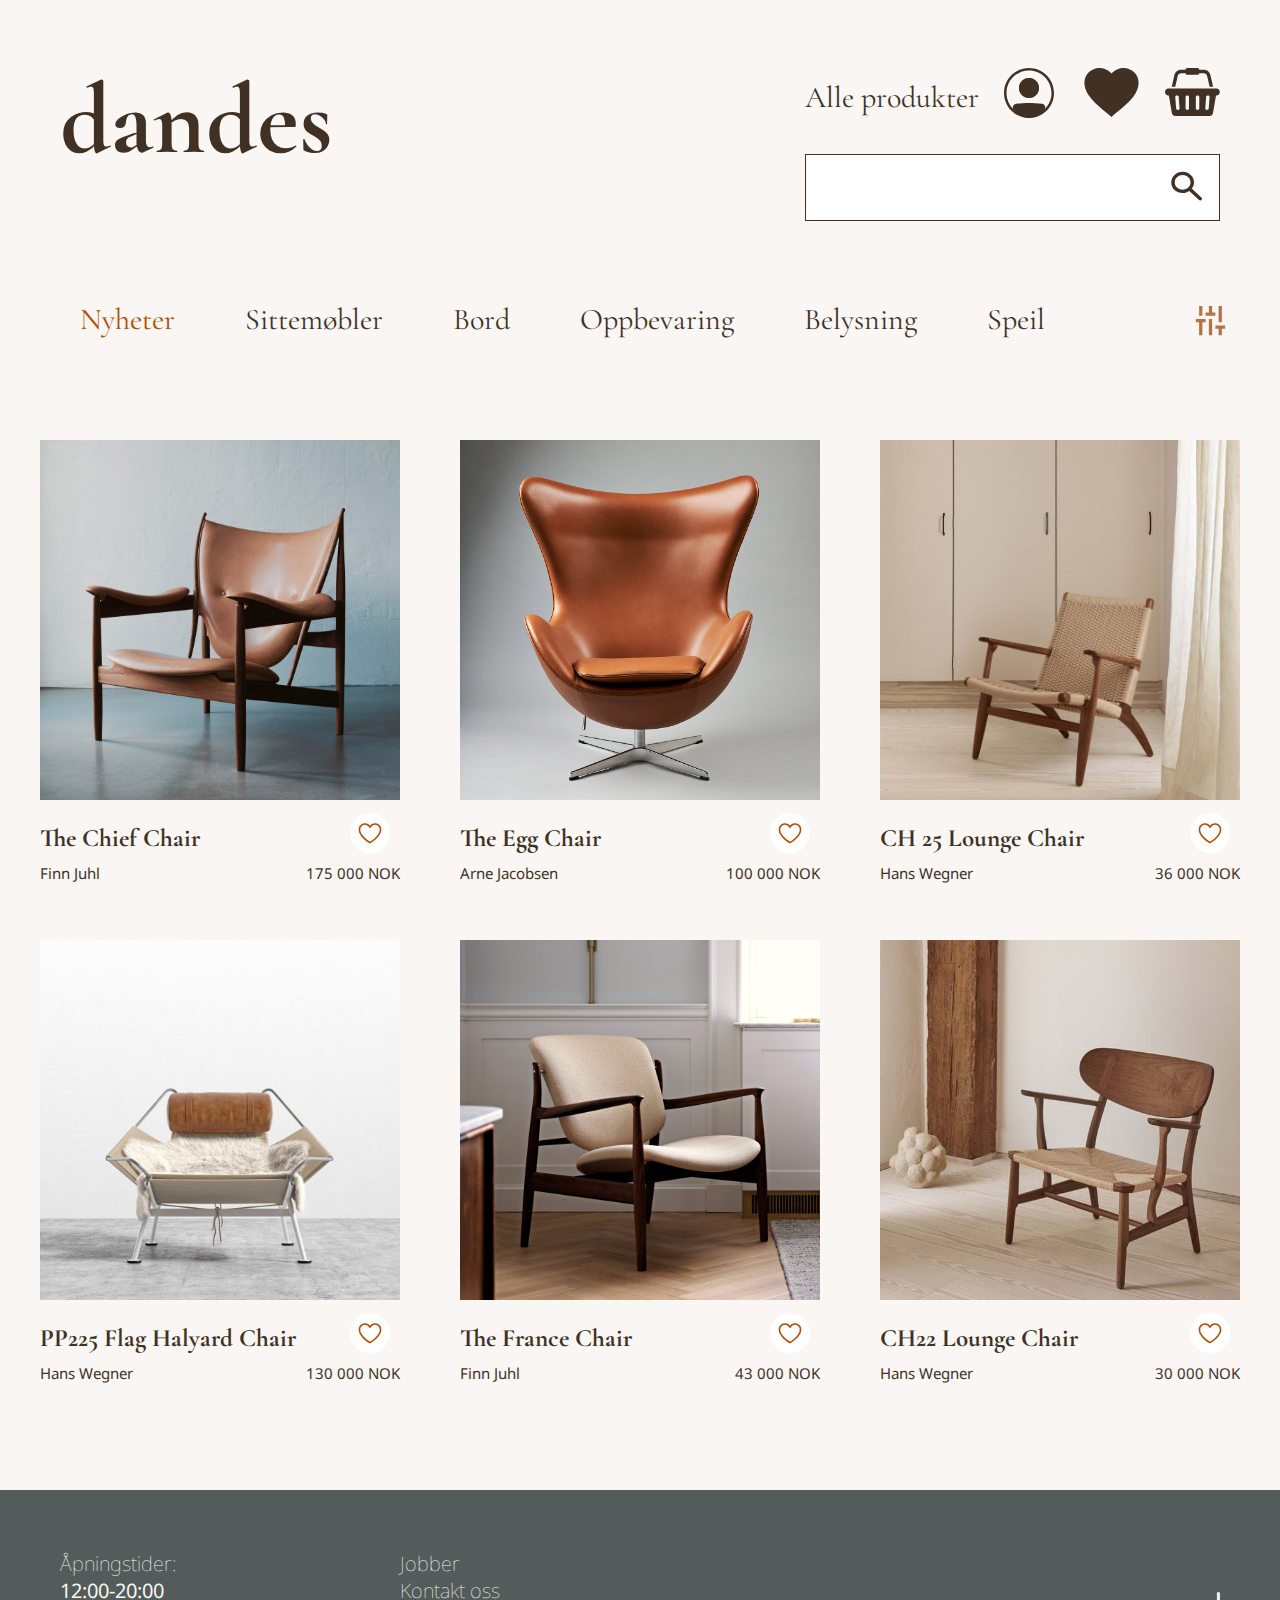
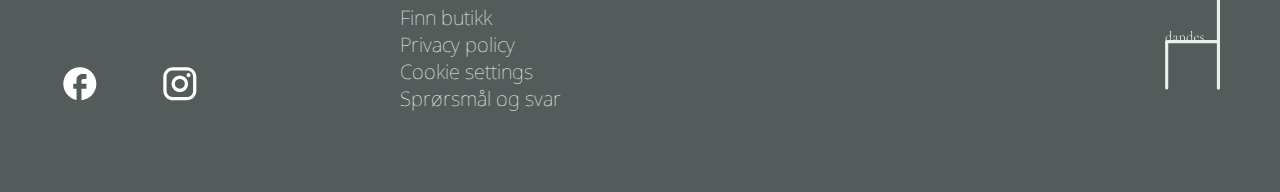
==== forms.html @ b44e4674 "changes" ====
<!DOCTYPE html>
<html lang="en">

<head>
    <meta charset="UTF-8">
    <meta http-equiv="X-UA-Compatible" content="IE=edge">
    <meta name="viewport" content="width=device-width, initial-scale=1.0">
    <title>Dandes</title>

    <!--Link to CSS-->
    <link rel="stylesheet" href="./css/reset.css">
    <link rel="stylesheet" href="./css/style.css">
</head>

<header class="header-flex">

    <h1>dandes</h1>

    <nav class="navigation-header">

        <ul>
            <li>Alle produkter</li> <!--link-->
            <li aria-label="min profil"><img src="./assets/profile-icon.svg" aria-hidden="true"></li>
            <li aria-label="favoritter"><img src="./assets/heart-icon.svg" aria-hidden="true"></li>
            <li aria-label="handlekurv"><img src="./assets/shopping-cart-icon.svg" aria-hidden="true"></li>
        </ul>

        <form class="search-container" action="result.html">
            <label for="search" style="display: none">Søk</label>
            <input type="search" id="search">
            <button aria-label="søkknapp" class="search-button"><img src="./assets/search-icon.svg" aria-hidden="true"></button>

        </form>

    </nav>

</header>

<body>

    <section class="categories">
    
            <p>Nyheter</p>
            <div>Sittemøbler</div>
            <div>Bord</div>
            <div>Oppbevaring</div>
            <div>Belysning</div>
            <div>Speil </div>
    
        <img src="./assets/filtrer_button.svg">

    </section>

    <section class="product-cards">
        
        <a class="product-card"> 
            <img src="./assets/lenestol_1.jpg">
            <div class="product-card_info">
                <div class="info_block">
                    <h4>
                        The Chief Chair
                    </h4>
                    <span>Finn Juhl</span>
                </div>
                <div class="info_block">
                    <img src="./assets/heart_button.svg" class="icon-heart">
                    <p>
                        175 000 NOK
                    </p>
                </div>
         </div>
        </a>

        <a class="product-card">
            <img src="./assets/theegg_1.jpg">
            <div class="product-card_info">
                <div>
                    <h4>
                        The Egg Chair
                    </h4>
                    <span>Arne Jacobsen</span>
                </div>
                <div class="info_block">
                    <img src="./assets/heart_button.svg" class="icon-heart">
                    <p>
                        100 000 NOK
                    </p>
                </div>
            </div>
        </a>
        <a class="product-card">
            <img src="./assets/lenestol_3.jpg">
            <div class="product-card_info">
                <div>
                    <h4>
                        CH 25 Lounge Chair
                    </h4>
                    <span>Hans Wegner</span>
                </div>

                <div class="info_block">
                    <img src="./assets/heart_button.svg" class="icon-heart">
                    <p>
                        36 000 NOK
                    </p>
                </div>
            </div>
        </a>
        <a class="product-card">
            <img src="./assets/lenestol_4.jpg">
            <div class="product-card_info">
                <div>
                    <h4>
                        PP225 Flag Halyard Chair
                    </h4>
                    <span>Hans Wegner</span>
                </div>

                <div class="info_block">
                    <img src="./assets/heart_button.svg" class="icon-heart">
                    <p>
                        130 000 NOK
                    </p>
                </div>
            </div>
        </a>
        <a class="product-card">
            <img src="./assets/lenestol_2.jpg">
            <div class="product-card_info">
                <div>
                    <h4>
                        The France Chair
                    </h4>
                    <span>Finn Juhl</span>
                </div>

                <div class="info_block">
                    <img src="./assets/heart_button.svg" class="icon-heart">
                    <p>
                        43 000 NOK
                    </p>
                </div>
           </div>
        </a>
        <a class="product-card">
            <img src="./assets/stol_1.jpg">
            <div class="product-card_info">
                <div>
                    <h4>
                        CH22 Lounge Chair
                    </h4>
                    <span>Hans Wegner</span>
                </div>
                <div class="info_block">
                    <img src="./assets/heart_button.svg" class="icon-heart">
                    <p>
                        30 000 NOK
                    </p>
                </div>
            </div>
        </a>
    </section>

</body>

<footer class="footer-flex">
    <div class="flex-left">
        <p class="footer-paragraph">Åpningstider:<br> <strong>12:00-20:00</strong></p>
        <div class="flex-social">
            <a href="https://www.facebook.com" arial-label="Link til facebook side av dandes"><img
                    src="./assets/facebook.svg"></a>
            <a href="https://wwww.instagram.com" aria-label="Link til instagram side av dandes"><img
                    src="./assets/instagram.svg"></a>
        </div>
    </div>
    <nav class="navigation-footer">
        <ul>
            <li>Jobber</li>
            <li>Kontakt oss</li>
            <li>Finn butikk</li>
            <li>Privacy policy</li>
            <li>Cookie settings</li>
            <li>Sprørsmål og svar</li>
        </ul>
    </nav>
    <img class="logo-footer" src="./assets/logodandes.svg" alt="logo-dandes">
</footer>

</html>
---- css/style.css ----
/*FONTS----------*/
@import url('https://fonts.googleapis.com/css2?family=Cormorant+Garamond:wght@300;400;600&display=swap');
@import url('https://fonts.googleapis.com/css2?family=Cormorant+Garamond:wght@300;400;600&family=Noto+Sans:wght@100;300;500;800&display=swap');


/*HTML----------*/
html{
    font-size: 10px;
}

/*BODY----------*/
body{
    font-family: 'Cormorant garamond', serif ;
    background-color: #f9f6f3;
    color: #413125;
    overflow-x: hidden;
}



main{ 
    max-width: 120rem;
    margin: 0 auto;
    width: 100%;
}


/*ALL H1----------*/
h1{
    font-size: 10rem;
}


/*ALL H2----------*/
h2{
    font-size: 5rem;
    padding-left: 8rem;
    margin-top: 18rem;
    
}


/*ALL P----------*/
p{
    font-size: 2.5rem;
}


/*HEADER----------*/
.header-flex{
    display: flex;
    padding: 6rem;
}

nav{
    font-size: 3rem;
    display: inline;
}

nav ul {
    list-style: none;
    margin-bottom: 2rem;
}

.header-flex{
    display: flex;
    flex-direction: row;
    justify-content: space-between;
}

.navigation-header{
    display: flex;
    flex-direction: column;
}

.navigation-header ul{
    display: flex;
    gap:2rem;
    align-items: center;
}

.alle-produkter{
    text-decoration: none;
    color: #413125;
}


/*SEARCH----------*/
.search-container{
    background: #ffffff;
    border-style: solid;
    border-width: thin;
    display: flex;
}


/*SEARCH-FIELD----------*/
input{
    height: 6.5rem;
    width: 36rem;
    border-style: none;
    background: none;
    font-size: 3rem; /*Størrelse kan endres*/
  
}


/*SEARCH-BUTTON----------*/
.search-button{
    background: none;
    border: none;
}


/*HERO----------*/
.hero-container {
    width: 100vw;
    height: 80vh;
    background-image: url('../assets/hero-ny.jpg');
    background-size: cover;
    background-position: center;
    position: relative;
    padding: 4rem;
}

.hero-text{
    position: absolute;
    bottom: 4rem;
}

.hero-sjekk-ut{
    font-size: 7rem;
    color: #f9f6f3;
    margin-bottom: 2rem;
    padding-left: 0;
}

.hero-les-mer{
    background-color: #b27445;
    color: #f9f6f3;
    font-family:'Noto Sans', sans-serif;
    font-size: 2.5rem;
    font-weight: 300;
    padding: 2rem 4rem 2rem 4rem;
    text-align: center;
    border: none;
}


/*BLI-INSPIRERT----------*/
.carousel-container-one{
    height: 40rem;
    margin: 8rem;
    display: flex;
    justify-content: center;
    flex-direction: row;
    gap: 8rem;
    overflow-x: scroll;

}


/*KAMPANJE----------*/
.carousel-container-two{
    display: flex;
    justify-content: center;
    margin: 8rem 8rem 0rem 8rem;
    overflow-x: scroll;
}


/*OM-OSS----------*/
.om-oss-heading{
    text-align: center;
    margin-left: 19rem;
}

.om-oss-flex{
    display: flex;
    flex-wrap: wrap;
    flex-direction: row;
    gap: 10rem;
}





.om-oss-container1{
    display: flex;
    gap: 2rem;
    flex-flow: row wrap;
}

.om-oss-container1 img {
    max-width: 58rem;
    height: auto;
}




.om-oss-container2 img {
    max-width: 58rem;
    height: auto;
    flex-flow: row wrap;
}

.om-oss-container2{
    display: flex;
    flex-direction: row-reverse;
    gap: 4rem;
}

.article-1{
    font-family: 'noto sans', sans-serif;
    font-weight: 300;
    font-size: 2rem;
    max-width: 58rem;
}

.article-2{
    padding: 18rem 14rem 0 0;
    font-family: 'noto sans', sans-serif;
    font-weight: 300;
    font-size: 2rem;
}

.om-oss-box{
    height: 60rem;
}

.facade-box{
    height: 60rem;
}









/*FOOTER----------*/
footer{
    background-color: #535c5a;
    color: #f9f6f3;
    position: relative;
}

/*footer-flex----------*/
.footer-flex{
    display: flex;
    gap: 8rem;
}

/*footer-flex-venstre-side----------*/
.flex-left{
    display: flex;
    flex-direction: column;
    gap: 6rem;
    padding: 6rem;
    font-family: 'noto sans', sans-serif;
    font-weight: 100;
}

.footer-paragraph{
    font-size: 2rem;
}

.flex-social{
    display: flex;
    justify-content: center; 
    gap: 6rem;
}

.navigation-footer{
    padding: 6rem;
}

.navigation-footer ul li{
    font-size: 2rem;
    font-family: 'noto sans', sans-serif;
    font-weight: 100;
}

.logo-footer{
    margin: 0 6rem 0 auto;
}






  /* 


  NOTATER:

    font-family: 'noto sans', sans-serif;



Spørre Carlo om kode til mobil vasjon!!!!!!!!!
  */








/*---------- ----------SIDE-2---------- ----------*/

Header nav ul li:hover{
    text-decoration:underline;
}

body section p:hover{
    text-decoration:underline;
}

body section div:hover{
    text-decoration:underline;
}

footer nav ul li:hover{
    text-decoration:underline;
}


  .categories {
    display: flex;
    flex-direction: row;
    gap: 7rem;
    margin-left: 8rem;
    margin-top: 2rem;
    font-family: 'Cormorant garamond', serif ;
    font-size: 3rem;
  }

  .categories img{
    margin: 0 0 0 auto;
    padding:0 5rem 5rem 0;
  }

  .categories p{
    font-family: 'Cormorant garamond', serif ;
    font-size: 3rem;
    color:#B44D00
  }


.product-cards {
    max-width: 120rem;
    width: 100%;
    display: flex;
    margin: 5rem auto;
    justify-content: space-between;
    flex-flow: row wrap;
}

.product-card {
    width: 36rem;
    position: relative;
    height: 50rem;
}

.product-card img {
    width: 100%;
}


.product-card_info h4 {
    font-family: 'Cormorant garamond', serif ;
    font-size: 2.5rem;
    margin: 2rem 0 1rem 0;
}

.product-card_info{
    font-family: 'noto sans', sans-serif;
    font-size: 1.5rem;
    display: flex;
    flex-flow: row nowrap;
    min-height: 6rem;
}

.product-card_info img{
    width: 4rem;
    align-self: flex-end;
}

.product-card_info p {
    font-family: 'noto sans', sans-serif;
    font-size: 1.5rem;
}

.icon-heart {
    flex: 1;
    margin: 1rem;
}

.info_block {
    display: flex;
    flex-flow: column nowrap;
    flex: 1;
    height: 100%;
}

.info_block p {
    flex: 1;
    text-align: right;
}


@media screen and (max-width:900px) {
    .navigation-header{
        display: none;
    }
    .header-flex{
        display: flex;
        justify-content: center;
    }
    .product-cards{
        justify-content: center;
    }
}

@media screen and (max-width:1200px){
   .categories p{
    display: none;
}
.categories div{
    display: none;
} 
}
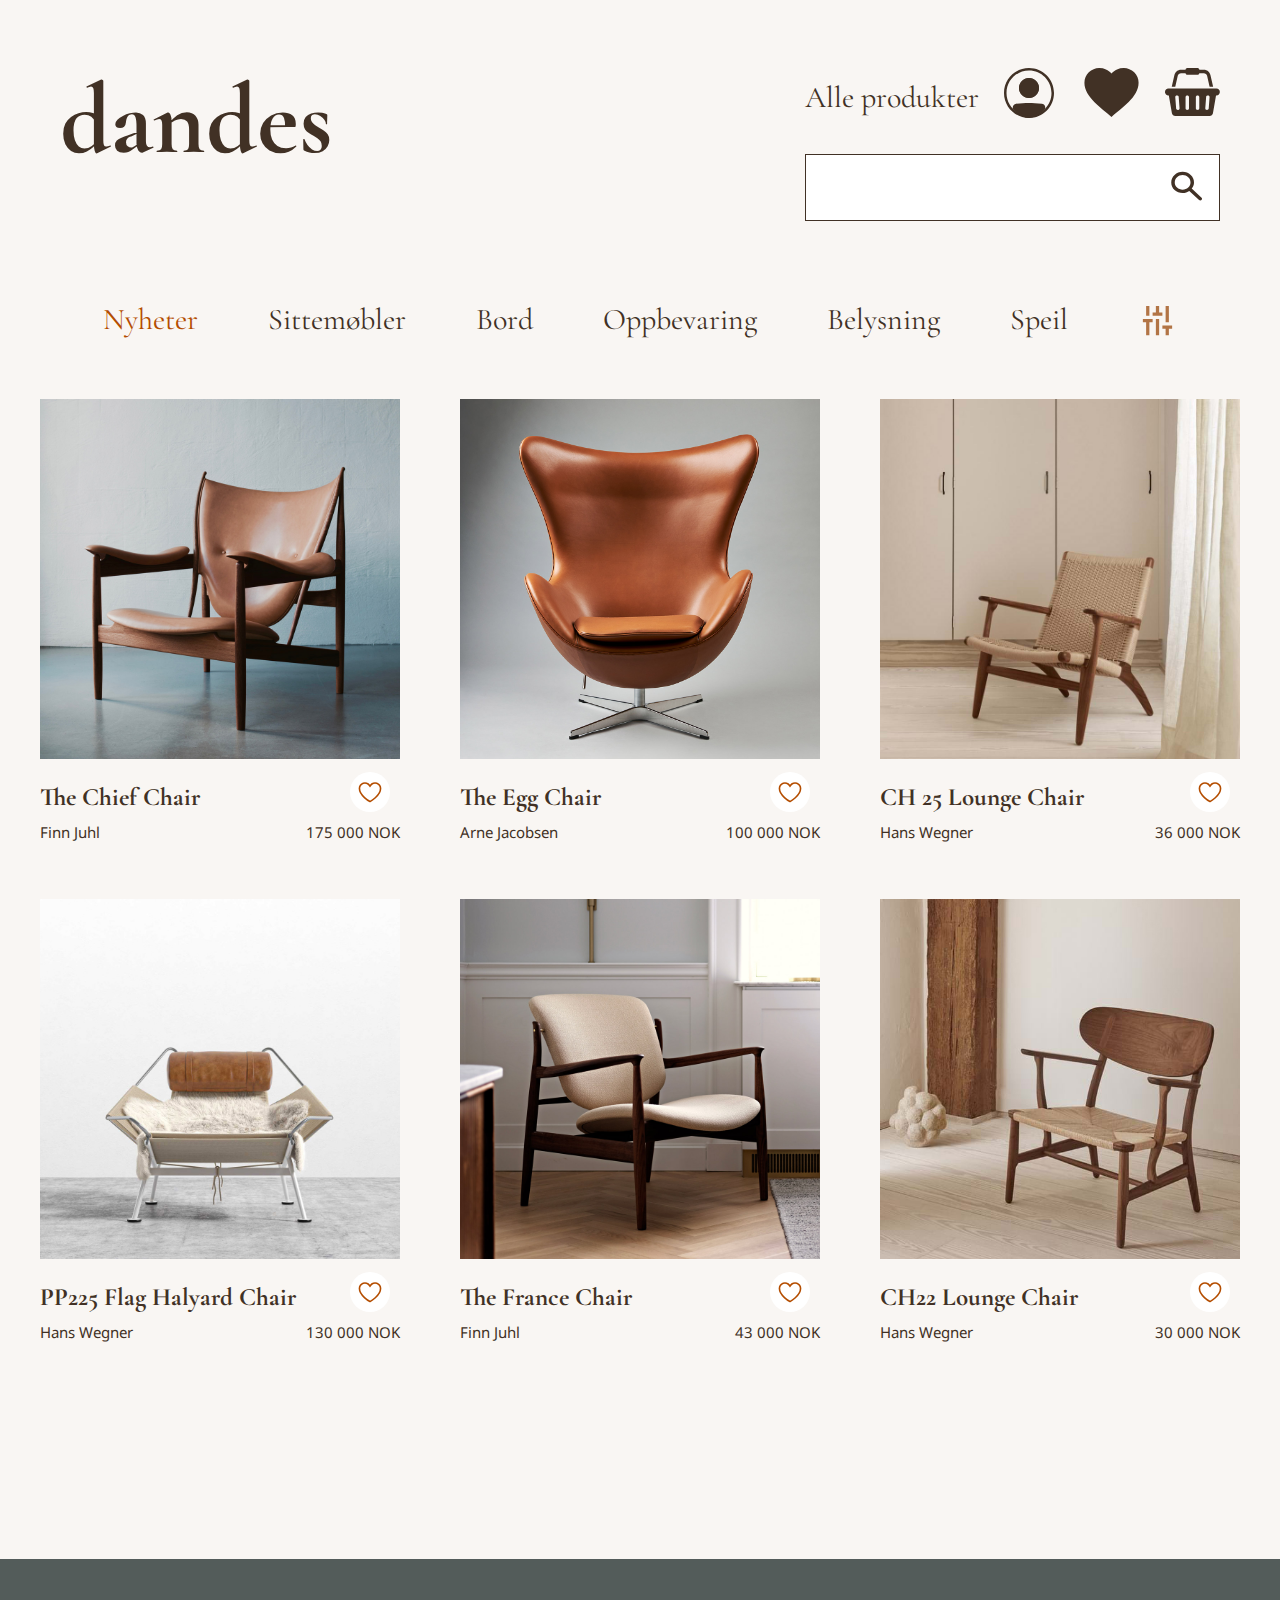
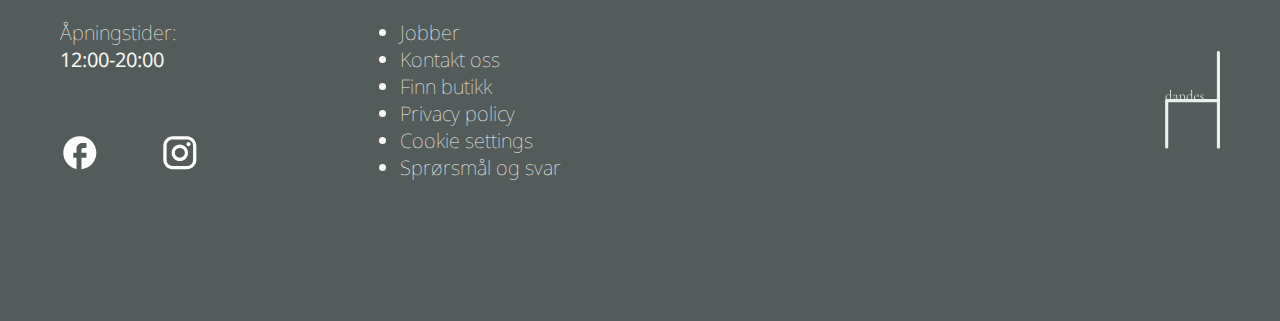
==== commit 2ca486ea: "changes" ====
--- a/forms.html
+++ b/forms.html
@@ -14,7 +14,7 @@
 
 <header class="header-flex">
 
-    <h1>dandes</h1>
+    <h1><a class="home" href="./index.html">dandes</a></h1>
 
     <nav class="navigation-header">
 
@@ -39,21 +39,28 @@
 <body>
 
     <section class="categories">
-    
-            <p>Nyheter</p>
-            <div>Sittemøbler</div>
-            <div>Bord</div>
-            <div>Oppbevaring</div>
-            <div>Belysning</div>
-            <div>Speil </div>
-    
+
+        <ul>
+            <li class="news">Nyheter</li>
+            <li>Sittemøbler</li>
+            <li>Bord</li>
+            <li>Oppbevaring</li>
+            <li>Belysning</li>
+            <li>Speil</li>
+
+            <li><img src="./assets/filtrer_button.svg"></li>
+        </ul>
+            
+
+    </section>
+
+    <section class="categories-button">
         <img src="./assets/filtrer_button.svg">
-
     </section>
 
     <section class="product-cards">
         
-        <a class="product-card"> 
+        <a class="product-card">
             <img src="./assets/lenestol_1.jpg">
             <div class="product-card_info">
                 <div class="info_block">
--- a/css/style.css
+++ b/css/style.css
@@ -4,89 +4,92 @@
 
 
 /*HTML----------*/
-html{
+html {
     font-size: 10px;
 }
 
+
 /*BODY----------*/
-body{
-    font-family: 'Cormorant garamond', serif ;
+body {
+    font-family: 'Cormorant garamond', serif;
     background-color: #f9f6f3;
     color: #413125;
     overflow-x: hidden;
 }
 
 
-
-main{ 
-    max-width: 120rem;
+/*MAIN----------*/
+main {
+    max-width: 140rem;
+    /*orginal 120*/
     margin: 0 auto;
     width: 100%;
+    padding: 4rem;
 }
 
 
 /*ALL H1----------*/
-h1{
+h1 {
     font-size: 10rem;
 }
 
+h1 a {
+    text-decoration: none;
+    color: #413125;
+}
+
 
 /*ALL H2----------*/
-h2{
+h2 {
     font-size: 5rem;
-    padding-left: 8rem;
-    margin-top: 18rem;
-    
+    margin-top: 16rem;
 }
 
 
 /*ALL P----------*/
-p{
+p {
     font-size: 2.5rem;
 }
 
 
 /*HEADER----------*/
-.header-flex{
-    display: flex;
+.header-flex {
+    display: flex;
+    flex-direction: row;
+    justify-content: space-between;
     padding: 6rem;
 }
 
-nav{
+.navigation-header {
     font-size: 3rem;
     display: inline;
 }
 
-nav ul {
+.navigation-header ul {
     list-style: none;
     margin-bottom: 2rem;
 }
 
-.header-flex{
-    display: flex;
-    flex-direction: row;
-    justify-content: space-between;
-}
-
-.navigation-header{
+
+.navigation-header {
     display: flex;
     flex-direction: column;
 }
 
-.navigation-header ul{
-    display: flex;
-    gap:2rem;
+.navigation-header ul {
+    display: flex;
+    gap: 2rem;
     align-items: center;
 }
 
-.alle-produkter{
+.alle-produkter {
     text-decoration: none;
     color: #413125;
 }
 
 
 /*SEARCH----------*/
-.search-container{
+.search-container {
     background: #ffffff;
     border-style: solid;
     border-width: thin;
@@ -95,18 +98,18 @@
 
 
 /*SEARCH-FIELD----------*/
-input{
+input {
     height: 6.5rem;
     width: 36rem;
     border-style: none;
     background: none;
-    font-size: 3rem; /*Størrelse kan endres*/
-  
+    font-size: 3rem;
+    /*Størrelse kan endres*/
 }
 
 
 /*SEARCH-BUTTON----------*/
-.search-button{
+.search-button {
     background: none;
     border: none;
 }
@@ -120,143 +123,145 @@
     background-size: cover;
     background-position: center;
     position: relative;
-    padding: 4rem;
-}
-
-.hero-text{
+    padding-left: 7rem;
+}
+
+.hero-text {
     position: absolute;
-    bottom: 4rem;
-}
-
-.hero-sjekk-ut{
+    bottom: 7.5rem;
+}
+
+.hero-sjekk-ut {
     font-size: 7rem;
     color: #f9f6f3;
-    margin-bottom: 2rem;
-    padding-left: 0;
-}
-
-.hero-les-mer{
+    margin: 0 8rem 2rem 2rem;
+}
+
+.hero-les-mer {
     background-color: #b27445;
     color: #f9f6f3;
-    font-family:'Noto Sans', sans-serif;
+    font-family: 'Noto Sans', sans-serif;
     font-size: 2.5rem;
     font-weight: 300;
+    margin-left: 2rem;
     padding: 2rem 4rem 2rem 4rem;
     text-align: center;
     border: none;
-}
-
+    transition: 0s;
+}
+
+.hero-les-mer:hover {
+    background-color: #f9f6f3;
+    color: #b27445;
+    font-family: 'Noto Sans', sans-serif;
+    font-size: 2.5rem;
+    font-weight: 300;
+    margin-left: 2rem;
+    padding: 2rem 4rem 2rem 4rem;
+    text-align: center;
+    border: none;
+    transition-delay: 0.2s;
+}
 
 /*BLI-INSPIRERT----------*/
-.carousel-container-one{
+.carousel-container-one {
     height: 40rem;
-    margin: 8rem;
-    display: flex;
-    justify-content: center;
+    margin: 8rem 0 8rem 0;
+    display: flex;
     flex-direction: row;
     gap: 8rem;
     overflow-x: scroll;
-
 }
 
 
 /*KAMPANJE----------*/
-.carousel-container-two{
+.carousel-container-two {
     display: flex;
     justify-content: center;
-    margin: 8rem 8rem 0rem 8rem;
+    margin: 8rem 0 8rem 0;
     overflow-x: scroll;
 }
 
 
 /*OM-OSS----------*/
-.om-oss-heading{
+.om-oss-heading {
     text-align: center;
-    margin-left: 19rem;
-}
-
-.om-oss-flex{
+    margin: 16rem 0 8rem 26rem;
+}
+
+.om-oss-flex {
     display: flex;
     flex-wrap: wrap;
     flex-direction: row;
-    gap: 10rem;
-}
-
-
-
-
-
-.om-oss-container1{
-    display: flex;
-    gap: 2rem;
+    gap: 8rem;
+    justify-content: center;
+}
+
+.om-oss-container1 {
+    display: flex;
+    gap: 14rem;
     flex-flow: row wrap;
 }
 
 .om-oss-container1 img {
     max-width: 58rem;
+    width: 100%;
     height: auto;
 }
 
-
-
+.om-oss-container2 {
+    display: flex;
+    gap: 14rem;
+    flex-flow: row wrap;
+    flex-direction: row-reverse;
+}
 
 .om-oss-container2 img {
     max-width: 58rem;
     height: auto;
-    flex-flow: row wrap;
-}
-
-.om-oss-container2{
-    display: flex;
-    flex-direction: row-reverse;
-    gap: 4rem;
-}
-
-.article-1{
+    width: 100%;
+}
+
+.article-1 {
     font-family: 'noto sans', sans-serif;
     font-weight: 300;
     font-size: 2rem;
     max-width: 58rem;
 }
 
-.article-2{
-    padding: 18rem 14rem 0 0;
+.article-2 {
     font-family: 'noto sans', sans-serif;
     font-weight: 300;
     font-size: 2rem;
-}
-
-.om-oss-box{
+    max-width: 58rem;
+}
+
+.om-oss-box {
     height: 60rem;
 }
 
-.facade-box{
+.facade-box {
     height: 60rem;
 }
 
 
-
-
-
-
-
-
-
 /*FOOTER----------*/
-footer{
+footer {
     background-color: #535c5a;
     color: #f9f6f3;
     position: relative;
+    margin-top: 16rem;
+    padding-bottom: 8rem;
 }
 
 /*footer-flex----------*/
-.footer-flex{
+.footer-flex {
     display: flex;
     gap: 8rem;
 }
 
 /*footer-flex-venstre-side----------*/
-.flex-left{
+.flex-left {
     display: flex;
     flex-direction: column;
     gap: 6rem;
@@ -265,65 +270,95 @@
     font-weight: 100;
 }
 
-.footer-paragraph{
+.footer-paragraph {
     font-size: 2rem;
 }
 
-.flex-social{
-    display: flex;
-    justify-content: center; 
+.flex-social {
+    display: flex;
+    justify-content: center;
     gap: 6rem;
 }
 
-.navigation-footer{
+.navigation-footer {
     padding: 6rem;
 }
 
-.navigation-footer ul li{
+.navigation-footer ul li {
     font-size: 2rem;
     font-family: 'noto sans', sans-serif;
     font-weight: 100;
 }
 
-.logo-footer{
+.logo-footer {
     margin: 0 6rem 0 auto;
 }
 
 
-
-
-
-
-  /* 
-
-
-  NOTATER:
-
-    font-family: 'noto sans', sans-serif;
-
-
-
-Spørre Carlo om kode til mobil vasjon!!!!!!!!!
-  */
-
-
-
-
-
+/*MOBILE-NAVIGATION----------*/
+.mobil-navigation {
+    display: none;
+}
+
+
+
+
+/*---------- ----------MEDIA SCREEN SIDE 1---------- ----------*/
+
+
+@media screen and (max-width: 1379px) {
+
+    .om-oss-heading {
+        margin: 16rem 0 8rem 0;
+    }
+
+    .om-oss-container1 {
+        gap: 6rem;
+        justify-content: center;
+
+    }
+
+    .om-oss-container2 {
+        gap: 6rem;
+        justify-content: center;
+    }
+}
+
+@media screen and (max-width: 900px) {
+
+    .mobil-navigation {
+        position: fixed;
+        bottom: 0;
+        z-index: 25;
+        background-color: #535C5A;
+        width: 100vw;
+        left: 0;
+        padding: 1rem;
+        display: flex;
+        justify-content: center;
+        gap: 5rem;
+    }
+
+    .mobil-navigation ul {
+        display: flex;
+        gap: 5rem;
+        list-style: none;
+        align-items: center;
+    }
+
+}
 
 
 
 /*---------- ----------SIDE-2---------- ----------*/
 
-Header nav ul li:hover{
-    text-decoration:underline;
-}
-
-body section p:hover{
-    text-decoration:underline;
-}
-
-body section div:hover{
+
+Header nav ul li:hover {
+    text-decoration: underline;
+    transition-delay: 0.2s;
+}
+
+body section ul li:hover{
     text-decoration:underline;
 }
 
@@ -331,28 +366,22 @@
     text-decoration:underline;
 }
 
-
-  .categories {
+.categories ul{
+    list-style: none;
     display: flex;
     flex-direction: row;
     gap: 7rem;
-    margin-left: 8rem;
     margin-top: 2rem;
-    font-family: 'Cormorant garamond', serif ;
+    font-family: 'Cormorant garamond', serif;
     font-size: 3rem;
-  }
-
-  .categories img{
-    margin: 0 0 0 auto;
-    padding:0 5rem 5rem 0;
-  }
-
-  .categories p{
-    font-family: 'Cormorant garamond', serif ;
+    justify-content: center;
+}
+
+.news{
+    font-family: 'Cormorant garamond', serif;
     font-size: 3rem;
-    color:#B44D00
-  }
-
+    color: #B44D00
+}
 
 .product-cards {
     max-width: 120rem;
@@ -373,14 +402,13 @@
     width: 100%;
 }
 
-
 .product-card_info h4 {
-    font-family: 'Cormorant garamond', serif ;
+    font-family: 'Cormorant garamond', serif;
     font-size: 2.5rem;
     margin: 2rem 0 1rem 0;
 }
 
-.product-card_info{
+.product-card_info {
     font-family: 'noto sans', sans-serif;
     font-size: 1.5rem;
     display: flex;
@@ -388,7 +416,7 @@
     min-height: 6rem;
 }
 
-.product-card_info img{
+.product-card_info img {
     width: 4rem;
     align-self: flex-end;
 }
@@ -415,25 +443,39 @@
     text-align: right;
 }
 
+.categories-button{
+    display: flex;
+    justify-content: right;
+    padding-right: 5rem;
+}
+
+
+
+/*---------- ----------MEDIA SCREEN SIDE 2---------- ----------*/
+
 
 @media screen and (max-width:900px) {
-    .navigation-header{
+    .navigation-header {
         display: none;
     }
     .header-flex{
         display: flex;
         justify-content: center;
     }
+
+}
+    
+@media screen and (max-width:1200px){
+    .categories ul{
+        display: none;
+    }
     .product-cards{
         justify-content: center;
     }
 }
 
-@media screen and (max-width:1200px){
-   .categories p{
-    display: none;
-}
-.categories div{
-    display: none;
-} 
-}
+@media screen and (min-width:1200px){
+    .categories-button{
+        display: none;
+    }
+}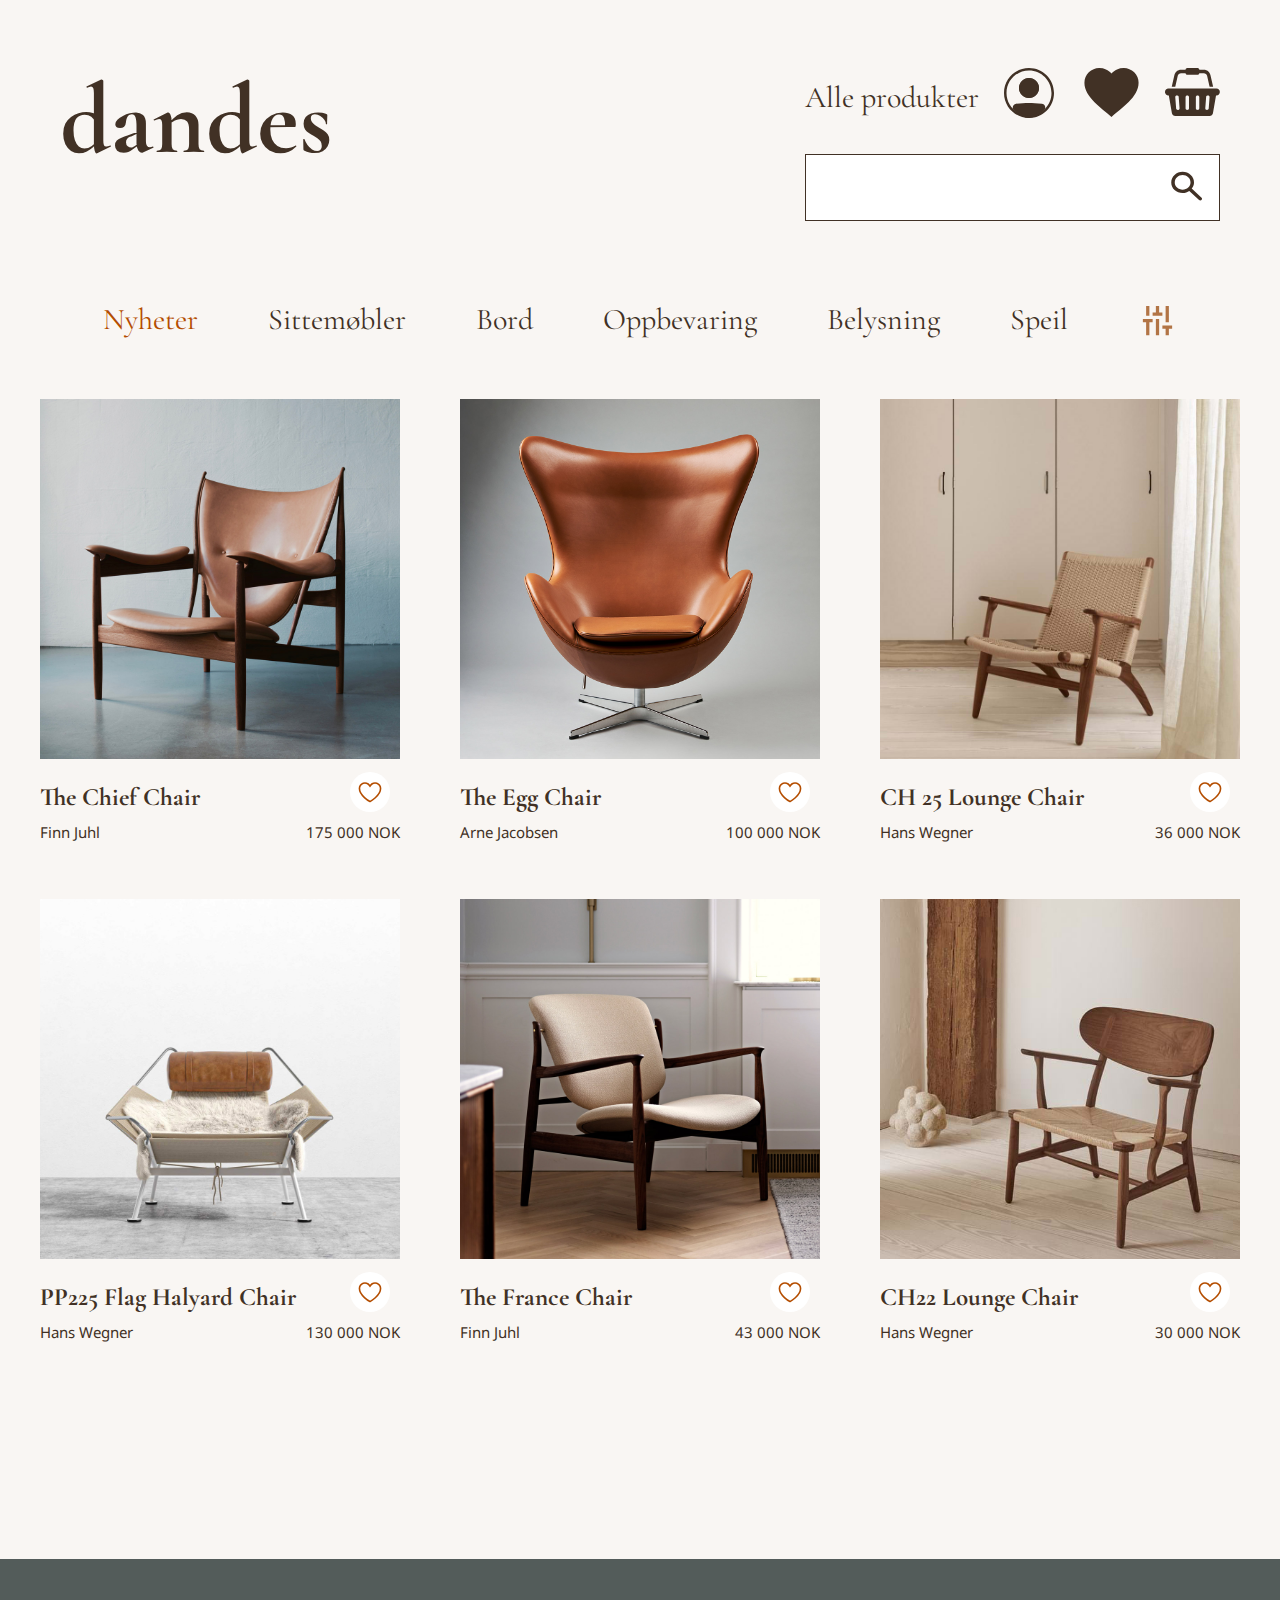
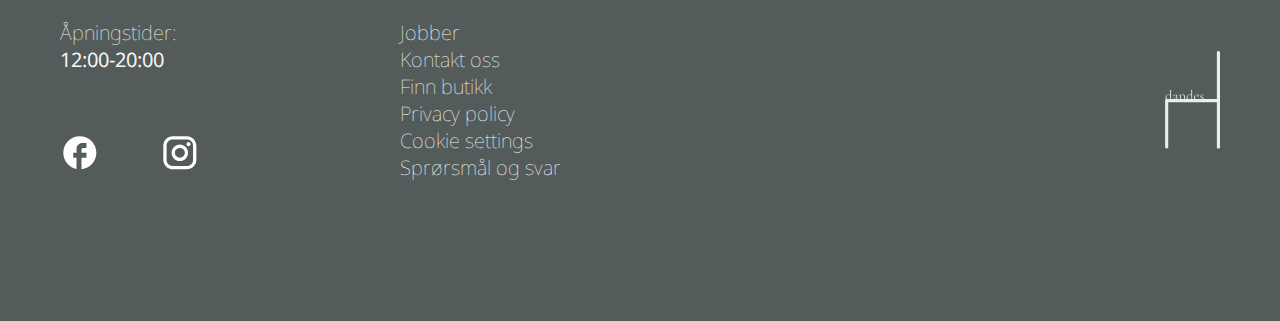
==== commit b886a64e: "changes" ====
--- a/forms.html
+++ b/forms.html
@@ -34,9 +34,20 @@
 
     </nav>
 
+    <nav class="mobil-navigation">
+        <ul>
+            <li><img src="./assets/nav-profil.svg" alt="true"></li>
+            <li><img src="./assets/nav-hjerte.svg" alt="true"></li>
+            <li><img src="./assets/nav-handlekurv.svg" alt=""></li>
+            <li><a class="alle-produkter" href="./forms.html"><img src="./assets/nav-sofa.svg" alt=""></a></li>
+            <li><img src="./assets/nav-søk.svg" alt=""></li>
+        </ul>
+    </nav>
+
 </header>
 
 <body>
+
 
     <section class="categories">
 
--- a/css/style.css
+++ b/css/style.css
@@ -258,6 +258,7 @@
 .footer-flex {
     display: flex;
     gap: 8rem;
+    flex-wrap: wrap;
 }
 
 /*footer-flex-venstre-side----------*/
@@ -288,6 +289,7 @@
     font-size: 2rem;
     font-family: 'noto sans', sans-serif;
     font-weight: 100;
+    list-style: none;
 }
 
 .logo-footer {
@@ -315,7 +317,6 @@
     .om-oss-container1 {
         gap: 6rem;
         justify-content: center;
-
     }
 
     .om-oss-container2 {
@@ -330,7 +331,7 @@
         position: fixed;
         bottom: 0;
         z-index: 25;
-        background-color: #535C5A;
+        background-color: #413125;
         width: 100vw;
         left: 0;
         padding: 1rem;
@@ -346,7 +347,31 @@
         align-items: center;
     }
 
-}
+    .footer-flex {
+        display: flex;
+        flex-wrap: wrap;
+        gap: 0rem;
+    }
+
+    .navigation-footer{
+        display: flex;
+        gap: 2rem;
+        padding: 1rem;
+    }
+
+    .logo-footer {
+        margin: 0 6rem 0 auto;
+        padding: 1rem;
+    }
+
+    .flex-left{
+        padding: 1rem;
+    }
+}
+
+
+
+
 
 
 
@@ -360,6 +385,10 @@
 
 body section ul li:hover{
     text-decoration:underline;
+}
+
+body section a:hover{
+    text-decoration: underline;
 }
 
 footer nav ul li:hover{
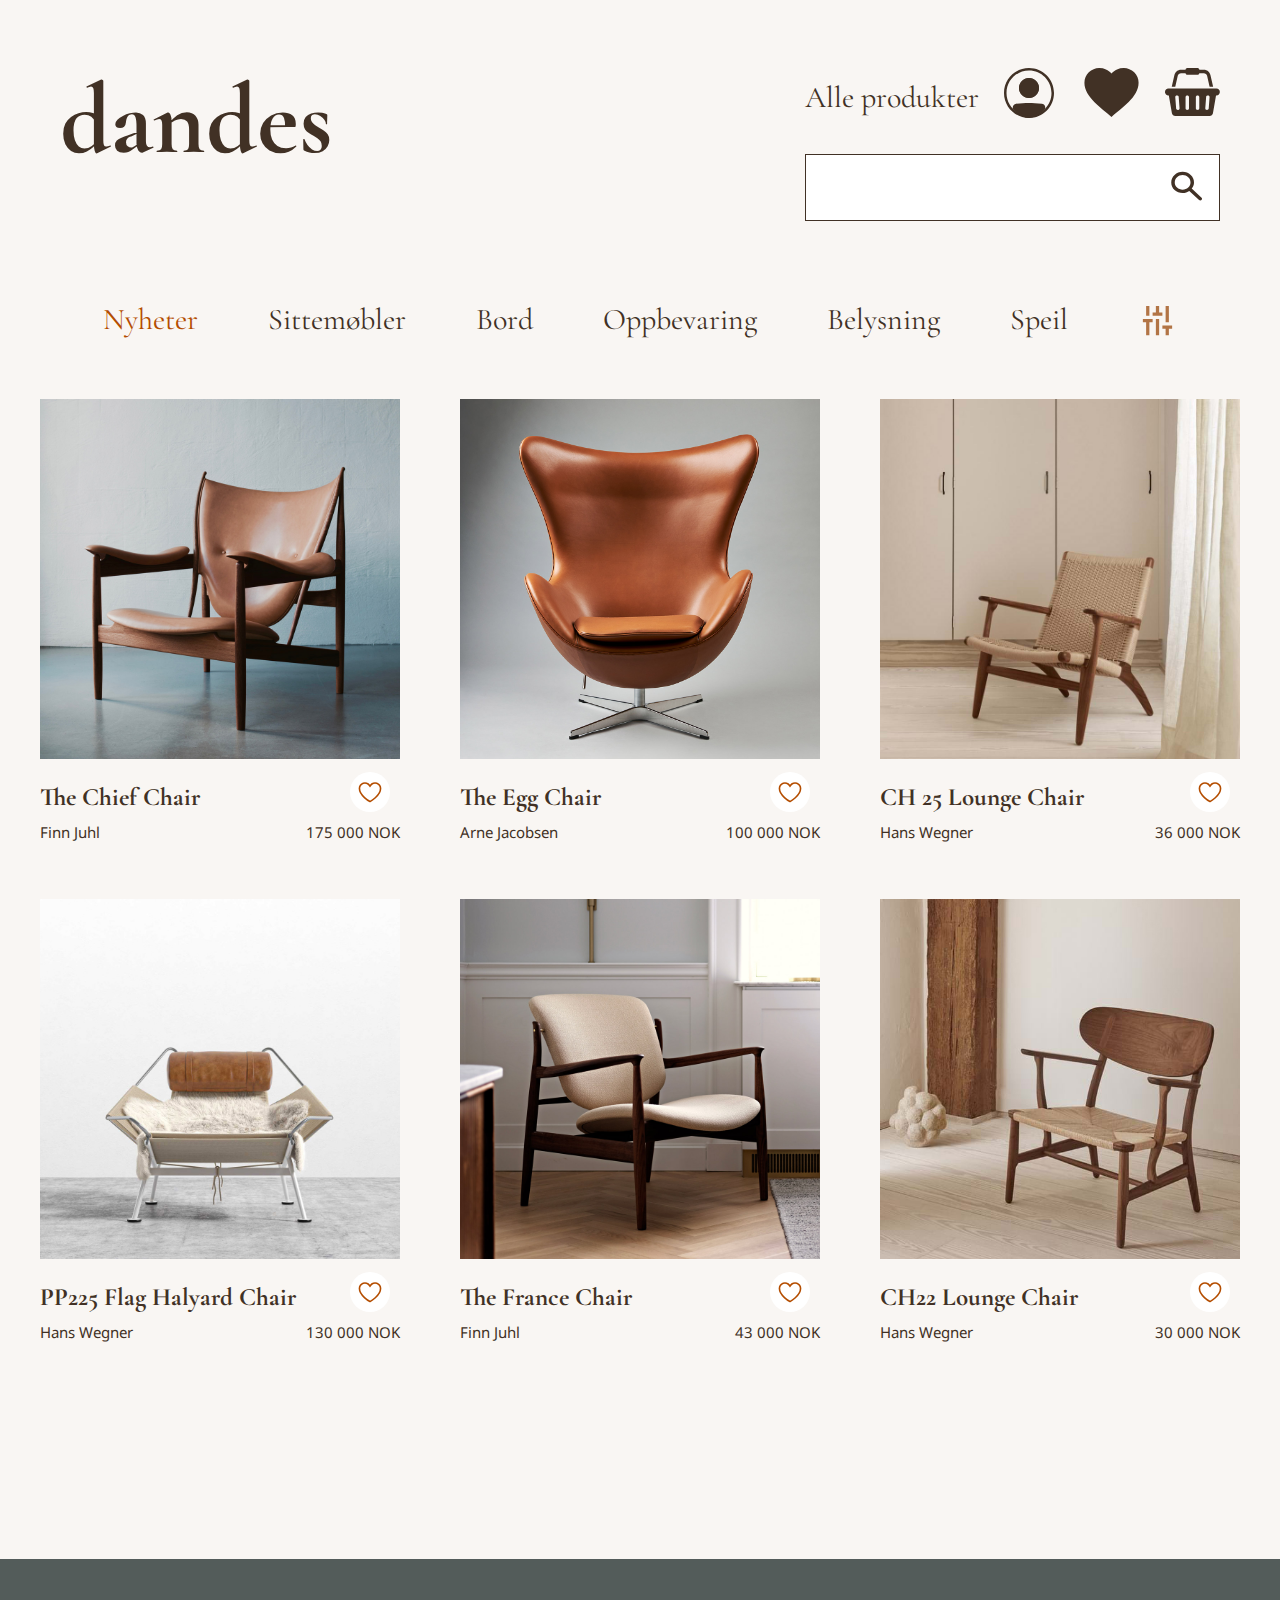
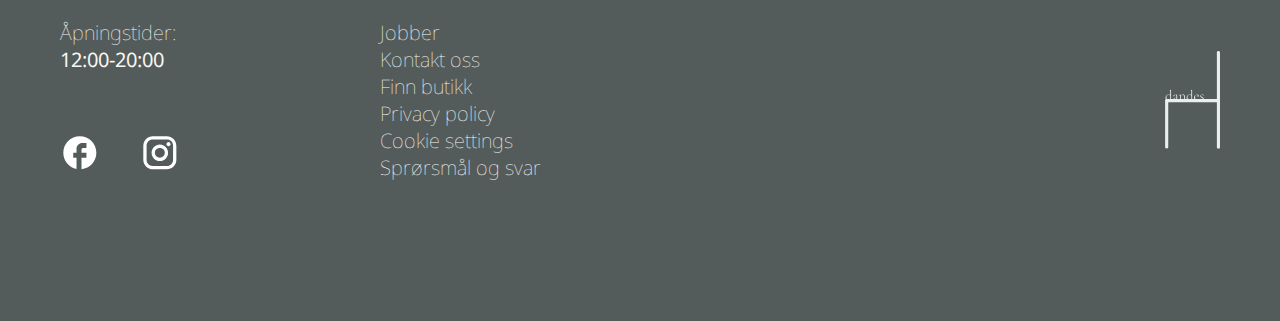
==== commit 32377a52: "Changes" ====
--- a/forms.html
+++ b/forms.html
@@ -13,26 +13,23 @@
 </head>
 
 <header class="header-flex">
-
     <h1><a class="home" href="./index.html">dandes</a></h1>
-
     <nav class="navigation-header">
-
-        <ul>
-            <li>Alle produkter</li> <!--link-->
+        <ul>
+            <li><a class="alle-produkter" href="./forms.html">Alle produkter</a></li>
             <li aria-label="min profil"><img src="./assets/profile-icon.svg" aria-hidden="true"></li>
             <li aria-label="favoritter"><img src="./assets/heart-icon.svg" aria-hidden="true"></li>
             <li aria-label="handlekurv"><img src="./assets/shopping-cart-icon.svg" aria-hidden="true"></li>
         </ul>
-
         <form class="search-container" action="result.html">
             <label for="search" style="display: none">Søk</label>
             <input type="search" id="search">
-            <button aria-label="søkknapp" class="search-button"><img src="./assets/search-icon.svg" aria-hidden="true"></button>
-
+            <button aria-label="søkknapp" class="search-button"><img src="./assets/search-icon.svg"
+                    aria-hidden="true"></button>
         </form>
-
     </nav>
+
+    <!--NAV APP-VERSJON-->
 
     <nav class="mobil-navigation">
         <ul>
@@ -43,7 +40,6 @@
             <li><img src="./assets/nav-søk.svg" alt=""></li>
         </ul>
     </nav>
-
 </header>
 
 <body>
--- a/css/style.css
+++ b/css/style.css
@@ -21,7 +21,6 @@
 /*MAIN----------*/
 main {
     max-width: 140rem;
-    /*orginal 120*/
     margin: 0 auto;
     width: 100%;
     padding: 4rem;
@@ -69,7 +68,6 @@
     list-style: none;
     margin-bottom: 2rem;
 }
-
 
 .navigation-header {
     display: flex;
@@ -104,7 +102,6 @@
     border-style: none;
     background: none;
     font-size: 3rem;
-    /*Størrelse kan endres*/
 }
 
 
@@ -142,7 +139,7 @@
     color: #f9f6f3;
     font-family: 'Noto Sans', sans-serif;
     font-size: 2.5rem;
-    font-weight: 300;
+    font-weight: 400;
     margin-left: 2rem;
     padding: 2rem 4rem 2rem 4rem;
     text-align: center;
@@ -163,6 +160,7 @@
     transition-delay: 0.2s;
 }
 
+
 /*BLI-INSPIRERT----------*/
 .carousel-container-one {
     height: 40rem;
@@ -254,14 +252,12 @@
     padding-bottom: 8rem;
 }
 
-/*footer-flex----------*/
 .footer-flex {
     display: flex;
     gap: 8rem;
     flex-wrap: wrap;
 }
 
-/*footer-flex-venstre-side----------*/
 .flex-left {
     display: flex;
     flex-direction: column;
@@ -271,14 +267,25 @@
     font-weight: 100;
 }
 
+.flex-time{
+    display: flex;
+    flex-direction: column;
+    gap: 0.5rem;
+}
+
 .footer-paragraph {
     font-size: 2rem;
 }
 
+.footer-time{
+    font-size: 2rem;
+    text-align: center;
+}
+
 .flex-social {
     display: flex;
     justify-content: center;
-    gap: 6rem;
+    gap: 4rem;
 }
 
 .navigation-footer {
@@ -337,12 +344,12 @@
         padding: 1rem;
         display: flex;
         justify-content: center;
-        gap: 5rem;
+        gap: 8rem;
     }
 
     .mobil-navigation ul {
         display: flex;
-        gap: 5rem;
+        gap: 2.5rem;
         list-style: none;
         align-items: center;
     }
@@ -351,6 +358,9 @@
         display: flex;
         flex-wrap: wrap;
         gap: 0rem;
+        flex-direction: column;
+        padding: 4rem 0 9rem 0;
+    
     }
 
     .navigation-footer{
@@ -359,18 +369,41 @@
         padding: 1rem;
     }
 
+    .navigation-footer ul {
+        width: 100%;
+    }
+
+    .navigation-footer ul li {
+        width: 100%;
+        text-align: center;
+    }
+
     .logo-footer {
-        margin: 0 6rem 0 auto;
-        padding: 1rem;
+        margin: 0 auto;
+        padding: 3rem;
     }
 
     .flex-left{
         padding: 1rem;
     }
-}
-
-
-
+
+    .footer-paragraph{
+        margin: 0 auto;
+    }
+
+    .hero-container h2{
+        font-size: 5rem;
+    }
+    .hero-les-mer {
+        font-size: 2rem;
+        padding: 1rem 3rem 1rem 3rem;
+    }
+}
+
+
+
+
+/* Hjep med netlify*/
 
 
 
@@ -491,9 +524,8 @@
         display: flex;
         justify-content: center;
     }
-
-}
-    
+}
+
 @media screen and (max-width:1200px){
     .categories ul{
         display: none;
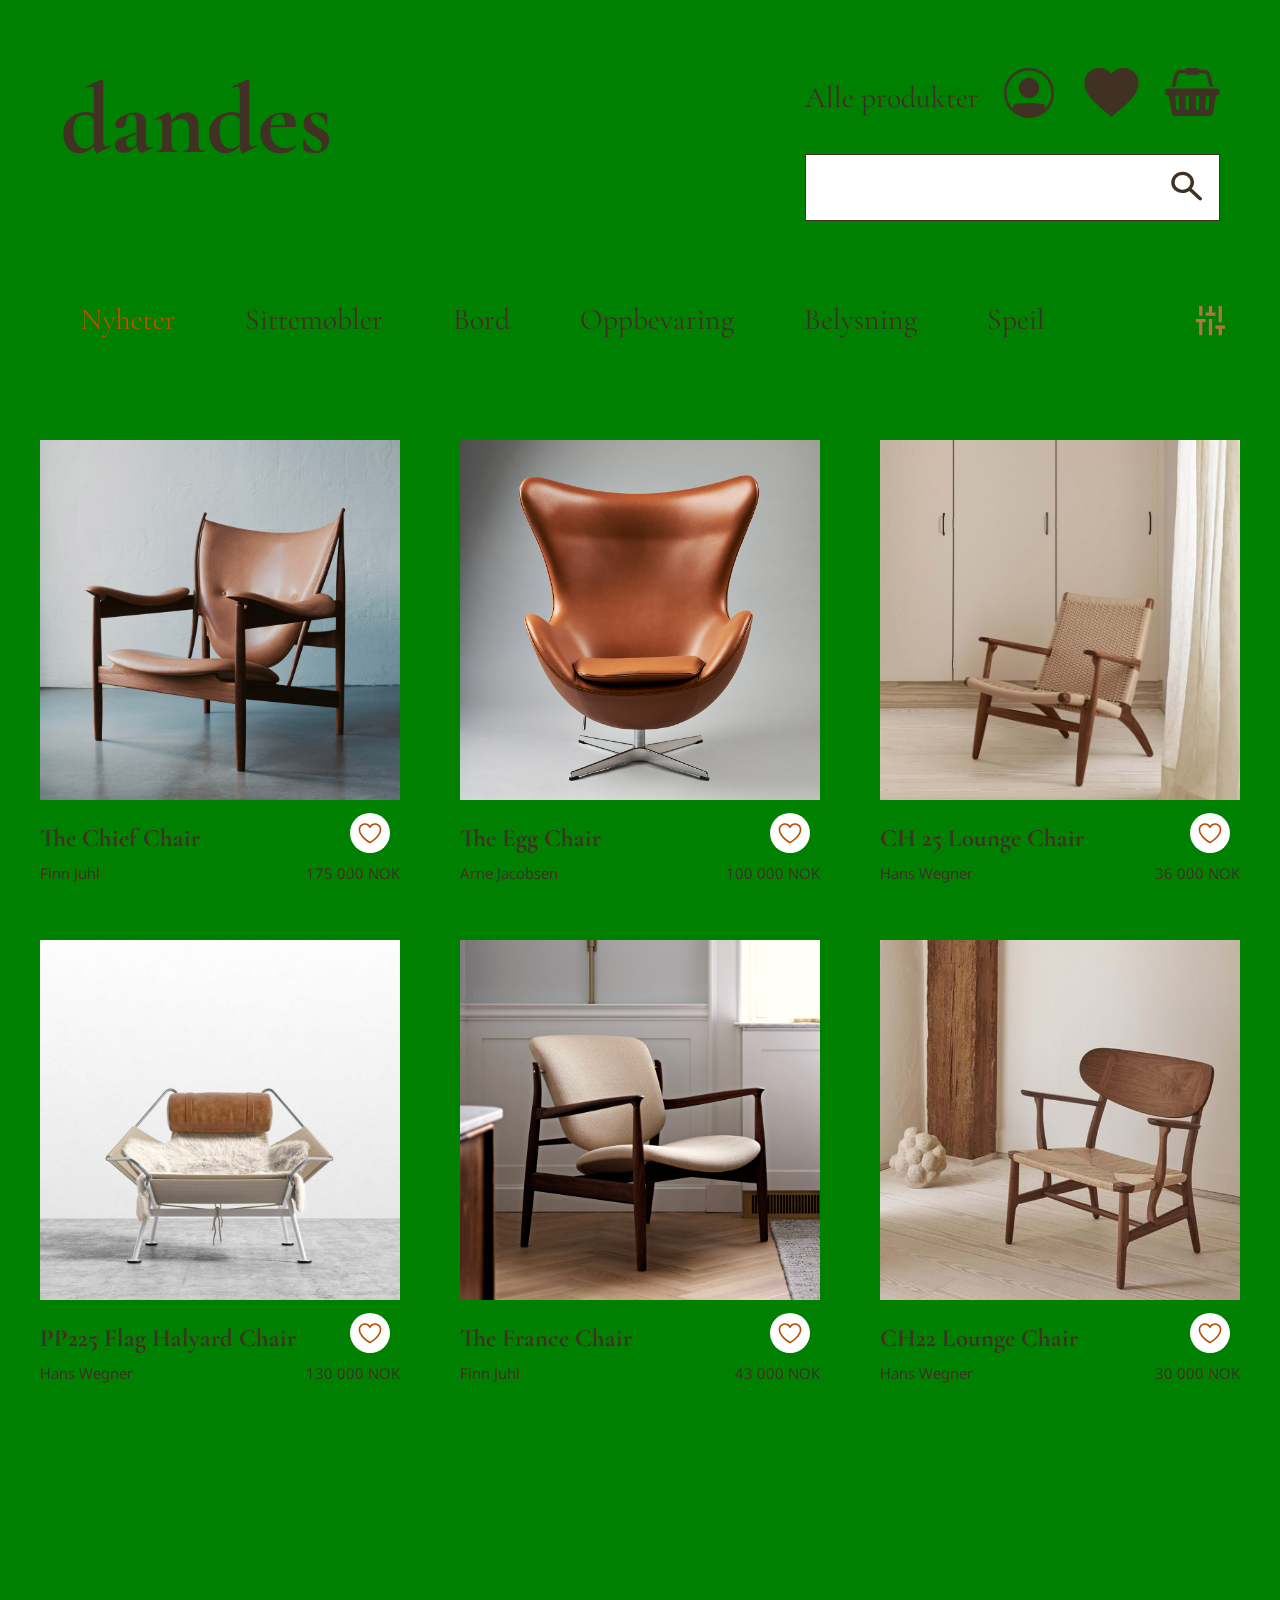
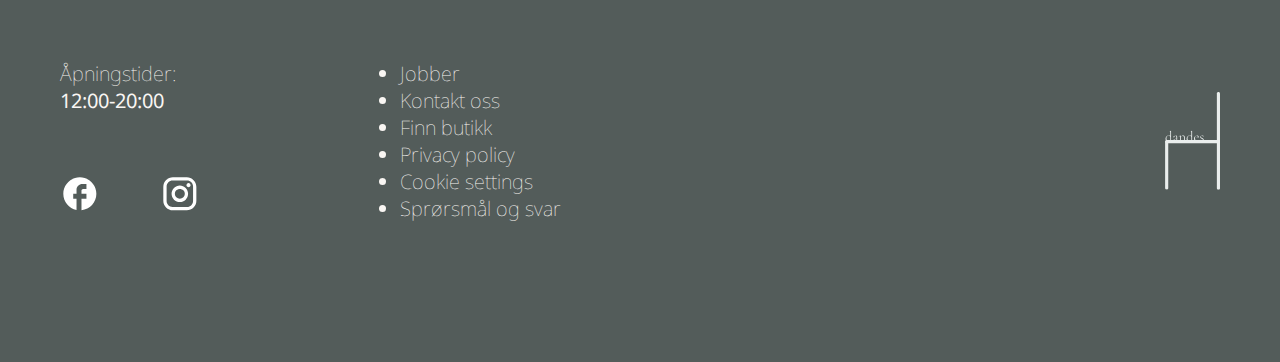
==== commit 0d6d3aa4: "Merge branch 'master' of https://github.com/KjetilSHansen/oppgave4" ====
--- a/forms.html
+++ b/forms.html
@@ -13,61 +13,47 @@
 </head>
 
 <header class="header-flex">
+
     <h1><a class="home" href="./index.html">dandes</a></h1>
+
     <nav class="navigation-header">
+
         <ul>
-            <li><a class="alle-produkter" href="./forms.html">Alle produkter</a></li>
+            <li>Alle produkter</li> <!--link-->
             <li aria-label="min profil"><img src="./assets/profile-icon.svg" aria-hidden="true"></li>
             <li aria-label="favoritter"><img src="./assets/heart-icon.svg" aria-hidden="true"></li>
             <li aria-label="handlekurv"><img src="./assets/shopping-cart-icon.svg" aria-hidden="true"></li>
         </ul>
+
         <form class="search-container" action="result.html">
             <label for="search" style="display: none">Søk</label>
             <input type="search" id="search">
-            <button aria-label="søkknapp" class="search-button"><img src="./assets/search-icon.svg"
-                    aria-hidden="true"></button>
+            <button aria-label="søkknapp" class="search-button"><img src="./assets/search-icon.svg" aria-hidden="true"></button>
+
         </form>
+
     </nav>
 
-    <!--NAV APP-VERSJON-->
-
-    <nav class="mobil-navigation">
-        <ul>
-            <li><img src="./assets/nav-profil.svg" alt="true"></li>
-            <li><img src="./assets/nav-hjerte.svg" alt="true"></li>
-            <li><img src="./assets/nav-handlekurv.svg" alt=""></li>
-            <li><a class="alle-produkter" href="./forms.html"><img src="./assets/nav-sofa.svg" alt=""></a></li>
-            <li><img src="./assets/nav-søk.svg" alt=""></li>
-        </ul>
-    </nav>
 </header>
 
 <body>
 
+    <section class="categories">
+    
+            <p>Nyheter</p>
+            <list>Sittemøbler</list>
+            <div>Bord</div>
+            <div>Oppbevaring</div>
+            <div>Belysning</div>
+            <div>Speil </div>
+    
+        <img src="./assets/filtrer_button.svg">
 
-    <section class="categories">
-
-        <ul>
-            <li class="news">Nyheter</li>
-            <li>Sittemøbler</li>
-            <li>Bord</li>
-            <li>Oppbevaring</li>
-            <li>Belysning</li>
-            <li>Speil</li>
-
-            <li><img src="./assets/filtrer_button.svg"></li>
-        </ul>
-            
-
-    </section>
-
-    <section class="categories-button">
-        <img src="./assets/filtrer_button.svg">
     </section>
 
     <section class="product-cards">
         
-        <a class="product-card">
+        <a class="product-card"> 
             <img src="./assets/lenestol_1.jpg">
             <div class="product-card_info">
                 <div class="info_block">
--- a/css/style.css
+++ b/css/style.css
@@ -21,6 +21,7 @@
 /*MAIN----------*/
 main {
     max-width: 140rem;
+    /*orginal 120*/
     margin: 0 auto;
     width: 100%;
     padding: 4rem;
@@ -68,6 +69,7 @@
     list-style: none;
     margin-bottom: 2rem;
 }
+
 
 .navigation-header {
     display: flex;
@@ -102,6 +104,7 @@
     border-style: none;
     background: none;
     font-size: 3rem;
+    /*Størrelse kan endres*/
 }
 
 
@@ -139,7 +142,7 @@
     color: #f9f6f3;
     font-family: 'Noto Sans', sans-serif;
     font-size: 2.5rem;
-    font-weight: 400;
+    font-weight: 300;
     margin-left: 2rem;
     padding: 2rem 4rem 2rem 4rem;
     text-align: center;
@@ -160,7 +163,6 @@
     transition-delay: 0.2s;
 }
 
-
 /*BLI-INSPIRERT----------*/
 .carousel-container-one {
     height: 40rem;
@@ -178,6 +180,7 @@
     justify-content: center;
     margin: 8rem 0 8rem 0;
     overflow-x: scroll;
+    /*Legg til et bilde til slik at det blir karusell*/
 }
 
 
@@ -252,12 +255,13 @@
     padding-bottom: 8rem;
 }
 
+/*footer-flex----------*/
 .footer-flex {
     display: flex;
     gap: 8rem;
-    flex-wrap: wrap;
-}
-
+}
+
+/*footer-flex-venstre-side----------*/
 .flex-left {
     display: flex;
     flex-direction: column;
@@ -267,25 +271,14 @@
     font-weight: 100;
 }
 
-.flex-time{
-    display: flex;
-    flex-direction: column;
-    gap: 0.5rem;
-}
-
 .footer-paragraph {
     font-size: 2rem;
 }
 
-.footer-time{
-    font-size: 2rem;
-    text-align: center;
-}
-
 .flex-social {
     display: flex;
     justify-content: center;
-    gap: 4rem;
+    gap: 6rem;
 }
 
 .navigation-footer {
@@ -296,7 +289,6 @@
     font-size: 2rem;
     font-family: 'noto sans', sans-serif;
     font-weight: 100;
-    list-style: none;
 }
 
 .logo-footer {
@@ -304,7 +296,6 @@
 }
 
 
-/*MOBILE-NAVIGATION----------*/
 .mobil-navigation {
     display: none;
 }
@@ -317,13 +308,23 @@
 
 @media screen and (max-width: 1379px) {
 
+    body {
+        background-color: green;
+        /*Overgang, husk å fjerne*/
+    }
+
     .om-oss-heading {
         margin: 16rem 0 8rem 0;
+    }
+
+    .om-oss-flex {
+        /* Skjer noe rart i overgangen her...*/
     }
 
     .om-oss-container1 {
         gap: 6rem;
         justify-content: center;
+
     }
 
     .om-oss-container2 {
@@ -338,72 +339,39 @@
         position: fixed;
         bottom: 0;
         z-index: 25;
-        background-color: #413125;
+        background-color: #535C5A;
         width: 100vw;
         left: 0;
         padding: 1rem;
         display: flex;
         justify-content: center;
-        gap: 8rem;
+        gap: 5rem;
     }
 
     .mobil-navigation ul {
         display: flex;
-        gap: 2.5rem;
+        gap: 5rem;
         list-style: none;
         align-items: center;
     }
-
-    .footer-flex {
-        display: flex;
-        flex-wrap: wrap;
-        gap: 0rem;
-        flex-direction: column;
-        padding: 4rem 0 9rem 0;
-    
-    }
-
-    .navigation-footer{
-        display: flex;
-        gap: 2rem;
-        padding: 1rem;
-    }
-
-    .navigation-footer ul {
-        width: 100%;
-    }
-
-    .navigation-footer ul li {
-        width: 100%;
-        text-align: center;
-    }
-
-    .logo-footer {
-        margin: 0 auto;
-        padding: 3rem;
-    }
-
-    .flex-left{
-        padding: 1rem;
-    }
-
-    .footer-paragraph{
-        margin: 0 auto;
-    }
-
-    .hero-container h2{
-        font-size: 5rem;
-    }
-    .hero-les-mer {
-        font-size: 2rem;
-        padding: 1rem 3rem 1rem 3rem;
-    }
-}
-
-
-
-
-/* Hjep med netlify*/
+}
+
+
+
+
+
+
+/* 
+
+NOTATER:
+
+Spørre Carlo om kode til mobil vasjon!!!!!!!!!
+  
+*/
+
+
+
+
 
 
 
@@ -416,34 +384,35 @@
     transition-delay: 0.2s;
 }
 
-body section ul li:hover{
-    text-decoration:underline;
-}
-
-body section a:hover{
+body section div:hover {
     text-decoration: underline;
 }
 
-footer nav ul li:hover{
-    text-decoration:underline;
-}
-
-.categories ul{
-    list-style: none;
+footer nav ul li:hover {
+    text-decoration: underline;
+}
+
+.categories {
     display: flex;
     flex-direction: row;
     gap: 7rem;
+    margin-left: 8rem;
     margin-top: 2rem;
     font-family: 'Cormorant garamond', serif;
     font-size: 3rem;
-    justify-content: center;
-}
-
-.news{
+}
+
+.categories img {
+    margin: 0 0 0 auto;
+    padding: 0 5rem 5rem 0;
+}
+
+.categories p {
     font-family: 'Cormorant garamond', serif;
     font-size: 3rem;
     color: #B44D00
 }
+
 
 .product-cards {
     max-width: 120rem;
@@ -464,6 +433,7 @@
     width: 100%;
 }
 
+
 .product-card_info h4 {
     font-family: 'Cormorant garamond', serif;
     font-size: 2.5rem;
@@ -505,12 +475,6 @@
     text-align: right;
 }
 
-.categories-button{
-    display: flex;
-    justify-content: right;
-    padding-right: 5rem;
-}
-
 
 
 /*---------- ----------MEDIA SCREEN SIDE 2---------- ----------*/
@@ -524,19 +488,15 @@
         display: flex;
         justify-content: center;
     }
-}
-
-@media screen and (max-width:1200px){
-    .categories ul{
-        display: none;
-    }
     .product-cards{
         justify-content: center;
     }
-}
-
-@media screen and (min-width:1200px){
-    .categories-button{
-        display: none;
-    }
-}+
+
+@media screen and (max-width:1200px){
+   .categories p{
+    display: none;
+}
+.categories div{
+    display: none;
+}
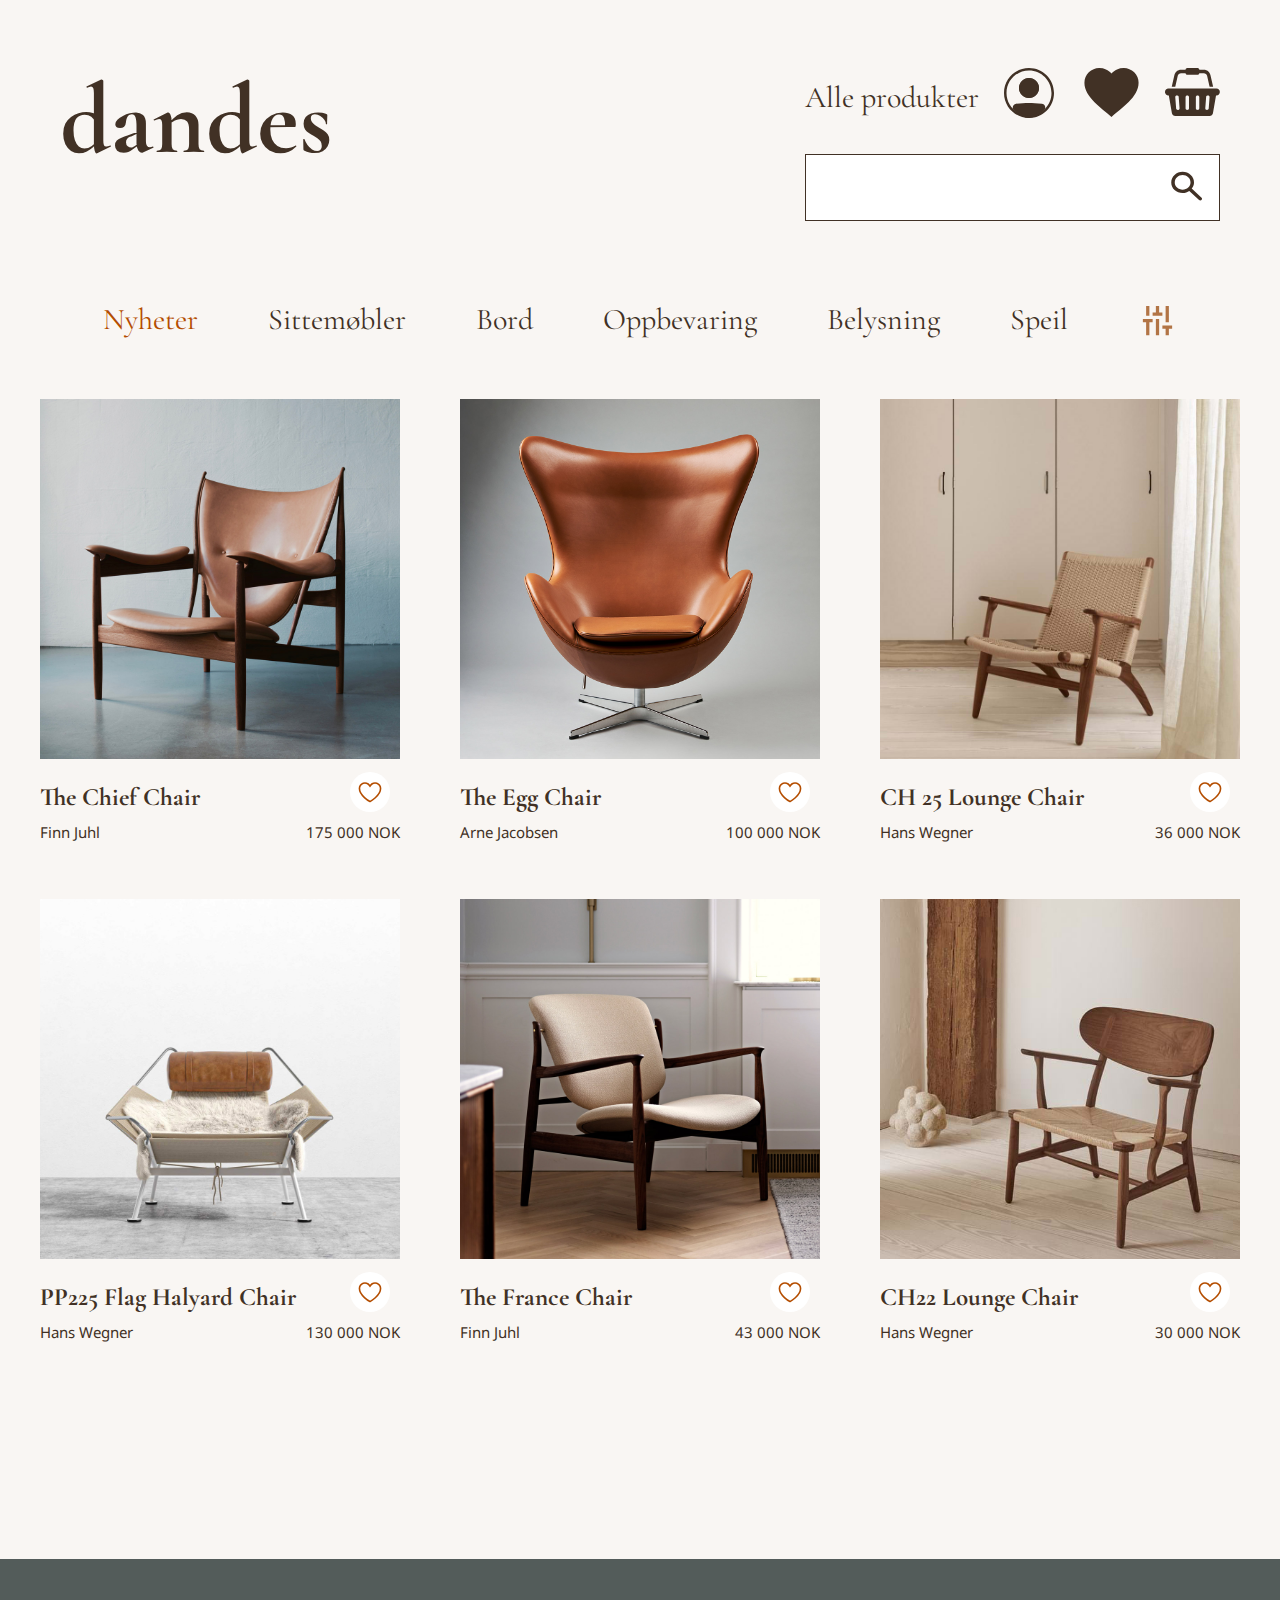
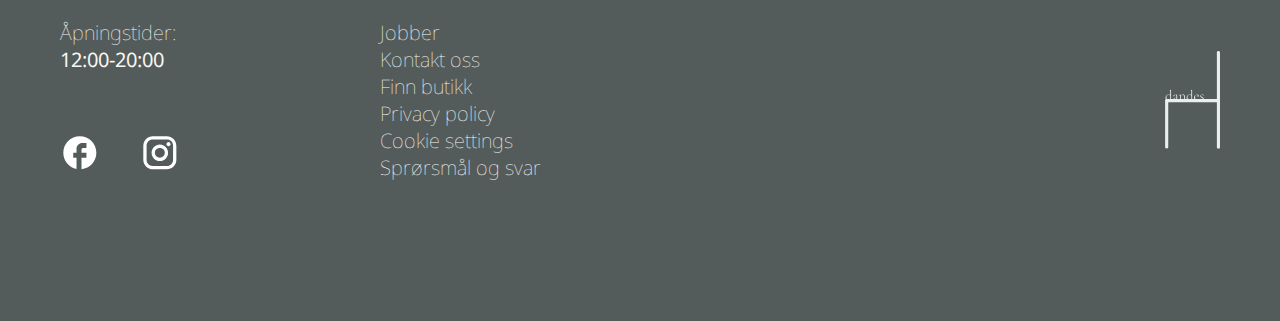
==== commit a242a51d: "changes" ====
--- a/forms.html
+++ b/forms.html
@@ -11,49 +11,52 @@
     <link rel="stylesheet" href="./css/reset.css">
     <link rel="stylesheet" href="./css/style.css">
 </head>
-
 <header class="header-flex">
-
     <h1><a class="home" href="./index.html">dandes</a></h1>
-
     <nav class="navigation-header">
-
         <ul>
-            <li>Alle produkter</li> <!--link-->
+            <li><a class="alle-produkter" href="./forms.html">Alle produkter</a></li>
             <li aria-label="min profil"><img src="./assets/profile-icon.svg" aria-hidden="true"></li>
             <li aria-label="favoritter"><img src="./assets/heart-icon.svg" aria-hidden="true"></li>
             <li aria-label="handlekurv"><img src="./assets/shopping-cart-icon.svg" aria-hidden="true"></li>
         </ul>
-
         <form class="search-container" action="result.html">
             <label for="search" style="display: none">Søk</label>
             <input type="search" id="search">
-            <button aria-label="søkknapp" class="search-button"><img src="./assets/search-icon.svg" aria-hidden="true"></button>
-
+            <button aria-label="søkknapp" class="search-button"><img src="./assets/search-icon.svg"
+                    aria-hidden="true"></button>
         </form>
-
     </nav>
-
+    <!--NAV APP-VERSJON-->
+    <nav class="mobil-navigation">
+        <ul>
+            <li><img src="./assets/nav-profil.svg" alt="true"></li>
+            <li><img src="./assets/nav-hjerte.svg" alt="true"></li>
+            <li><img src="./assets/nav-handlekurv.svg" alt=""></li>
+            <li><a class="alle-produkter" href="./forms.html"><img src="./assets/nav-sofa.svg" alt=""></a></li>
+            <li><img src="./assets/nav-søk.svg" alt=""></li>
+        </ul>
+    </nav>
 </header>
 
 <body>
+    <section class="categories">
+        <ul>
+            <li class="news">Nyheter</li>
+            <li>Sittemøbler</li>
+            <li>Bord</li>
+            <li>Oppbevaring</li>
+            <li>Belysning</li>
+            <li>Speil</li>
 
-    <section class="categories">
-    
-            <p>Nyheter</p>
-            <list>Sittemøbler</list>
-            <div>Bord</div>
-            <div>Oppbevaring</div>
-            <div>Belysning</div>
-            <div>Speil </div>
-    
+            <li><img src="./assets/filtrer_button.svg"></li>
+        </ul>
+    </section>
+    <section class="categories-button">
         <img src="./assets/filtrer_button.svg">
-
     </section>
-
     <section class="product-cards">
-        
-        <a class="product-card"> 
+        <a class="product-card">
             <img src="./assets/lenestol_1.jpg">
             <div class="product-card_info">
                 <div class="info_block">
@@ -68,9 +71,8 @@
                         175 000 NOK
                     </p>
                 </div>
-         </div>
+            </div>
         </a>
-
         <a class="product-card">
             <img src="./assets/theegg_1.jpg">
             <div class="product-card_info">
@@ -140,7 +142,7 @@
                         43 000 NOK
                     </p>
                 </div>
-           </div>
+            </div>
         </a>
         <a class="product-card">
             <img src="./assets/stol_1.jpg">
@@ -160,9 +162,7 @@
             </div>
         </a>
     </section>
-
 </body>
-
 <footer class="footer-flex">
     <div class="flex-left">
         <p class="footer-paragraph">Åpningstider:<br> <strong>12:00-20:00</strong></p>
--- a/css/style.css
+++ b/css/style.css
@@ -21,7 +21,6 @@
 /*MAIN----------*/
 main {
     max-width: 140rem;
-    /*orginal 120*/
     margin: 0 auto;
     width: 100%;
     padding: 4rem;
@@ -69,7 +68,6 @@
     list-style: none;
     margin-bottom: 2rem;
 }
-
 
 .navigation-header {
     display: flex;
@@ -104,7 +102,6 @@
     border-style: none;
     background: none;
     font-size: 3rem;
-    /*Størrelse kan endres*/
 }
 
 
@@ -142,7 +139,7 @@
     color: #f9f6f3;
     font-family: 'Noto Sans', sans-serif;
     font-size: 2.5rem;
-    font-weight: 300;
+    font-weight: 400;
     margin-left: 2rem;
     padding: 2rem 4rem 2rem 4rem;
     text-align: center;
@@ -163,6 +160,7 @@
     transition-delay: 0.2s;
 }
 
+
 /*BLI-INSPIRERT----------*/
 .carousel-container-one {
     height: 40rem;
@@ -180,7 +178,6 @@
     justify-content: center;
     margin: 8rem 0 8rem 0;
     overflow-x: scroll;
-    /*Legg til et bilde til slik at det blir karusell*/
 }
 
 
@@ -255,13 +252,12 @@
     padding-bottom: 8rem;
 }
 
-/*footer-flex----------*/
 .footer-flex {
     display: flex;
     gap: 8rem;
-}
-
-/*footer-flex-venstre-side----------*/
+    flex-wrap: wrap;
+}
+
 .flex-left {
     display: flex;
     flex-direction: column;
@@ -271,14 +267,25 @@
     font-weight: 100;
 }
 
+.flex-time{
+    display: flex;
+    flex-direction: column;
+    gap: 0.5rem;
+}
+
 .footer-paragraph {
     font-size: 2rem;
 }
 
+.footer-time{
+    font-size: 2rem;
+    text-align: center;
+}
+
 .flex-social {
     display: flex;
     justify-content: center;
-    gap: 6rem;
+    gap: 4rem;
 }
 
 .navigation-footer {
@@ -289,6 +296,7 @@
     font-size: 2rem;
     font-family: 'noto sans', sans-serif;
     font-weight: 100;
+    list-style: none;
 }
 
 .logo-footer {
@@ -296,6 +304,7 @@
 }
 
 
+/*MOBILE-NAVIGATION----------*/
 .mobil-navigation {
     display: none;
 }
@@ -308,23 +317,13 @@
 
 @media screen and (max-width: 1379px) {
 
-    body {
-        background-color: green;
-        /*Overgang, husk å fjerne*/
-    }
-
     .om-oss-heading {
         margin: 16rem 0 8rem 0;
-    }
-
-    .om-oss-flex {
-        /* Skjer noe rart i overgangen her...*/
     }
 
     .om-oss-container1 {
         gap: 6rem;
         justify-content: center;
-
     }
 
     .om-oss-container2 {
@@ -339,40 +338,67 @@
         position: fixed;
         bottom: 0;
         z-index: 25;
-        background-color: #535C5A;
+        background-color: #413125;
         width: 100vw;
         left: 0;
         padding: 1rem;
         display: flex;
         justify-content: center;
-        gap: 5rem;
+        gap: 8rem;
     }
 
     .mobil-navigation ul {
         display: flex;
-        gap: 5rem;
+        gap: 2.5rem;
         list-style: none;
         align-items: center;
     }
-}
-
-
-
-
-
-
-/* 
-
-NOTATER:
-
-Spørre Carlo om kode til mobil vasjon!!!!!!!!!
-  
-*/
-
-
-
-
-
+
+    .footer-flex {
+        display: flex;
+        flex-wrap: wrap;
+        gap: 0rem;
+        flex-direction: column;
+        padding: 4rem 0 9rem 0;
+    
+    }
+
+    .navigation-footer{
+        display: flex;
+        gap: 2rem;
+        padding: 1rem;
+    }
+
+    .navigation-footer ul {
+        width: 100%;
+    }
+
+    .navigation-footer ul li {
+        width: 100%;
+        text-align: center;
+    }
+
+    .logo-footer {
+        margin: 0 auto;
+        padding: 3rem;
+    }
+
+    .flex-left{
+        padding: 1rem;
+    }
+
+    .footer-paragraph{
+        margin: 0 auto;
+    }
+
+    .hero-container h2{
+        font-size: 5rem;
+    }
+    .hero-les-mer {
+        font-size: 2rem;
+        padding: 1rem 3rem 1rem 3rem;
+    }
+}
 
 
 
@@ -384,35 +410,34 @@
     transition-delay: 0.2s;
 }
 
-body section div:hover {
+body section ul li:hover{
+    text-decoration:underline;
+}
+
+body section a:hover{
     text-decoration: underline;
 }
 
-footer nav ul li:hover {
-    text-decoration: underline;
-}
-
-.categories {
+footer nav ul li:hover{
+    text-decoration:underline;
+}
+
+.categories ul{
+    list-style: none;
     display: flex;
     flex-direction: row;
     gap: 7rem;
-    margin-left: 8rem;
     margin-top: 2rem;
     font-family: 'Cormorant garamond', serif;
     font-size: 3rem;
-}
-
-.categories img {
-    margin: 0 0 0 auto;
-    padding: 0 5rem 5rem 0;
-}
-
-.categories p {
+    justify-content: center;
+}
+
+.news{
     font-family: 'Cormorant garamond', serif;
     font-size: 3rem;
     color: #B44D00
 }
-
 
 .product-cards {
     max-width: 120rem;
@@ -433,7 +458,6 @@
     width: 100%;
 }
 
-
 .product-card_info h4 {
     font-family: 'Cormorant garamond', serif;
     font-size: 2.5rem;
@@ -475,6 +499,12 @@
     text-align: right;
 }
 
+.categories-button{
+    display: flex;
+    justify-content: right;
+    padding-right: 5rem;
+}
+
 
 
 /*---------- ----------MEDIA SCREEN SIDE 2---------- ----------*/
@@ -487,9 +517,27 @@
     .header-flex{
         display: flex;
         justify-content: center;
+<<<<<<< HEAD
     }
     .product-cards{
         justify-content: center;
+=======
+    }
+}
+
+@media screen and (max-width:1200px){
+    .categories ul{
+        display: none;
+    }
+    .product-cards{
+        justify-content: center;
+    }
+}
+
+@media screen and (min-width:1200px){
+    .categories-button{
+        display: none;
+>>>>>>> 9d196a76372ce04cf25061b6176da8b4ce4bbede
     }
 
 
